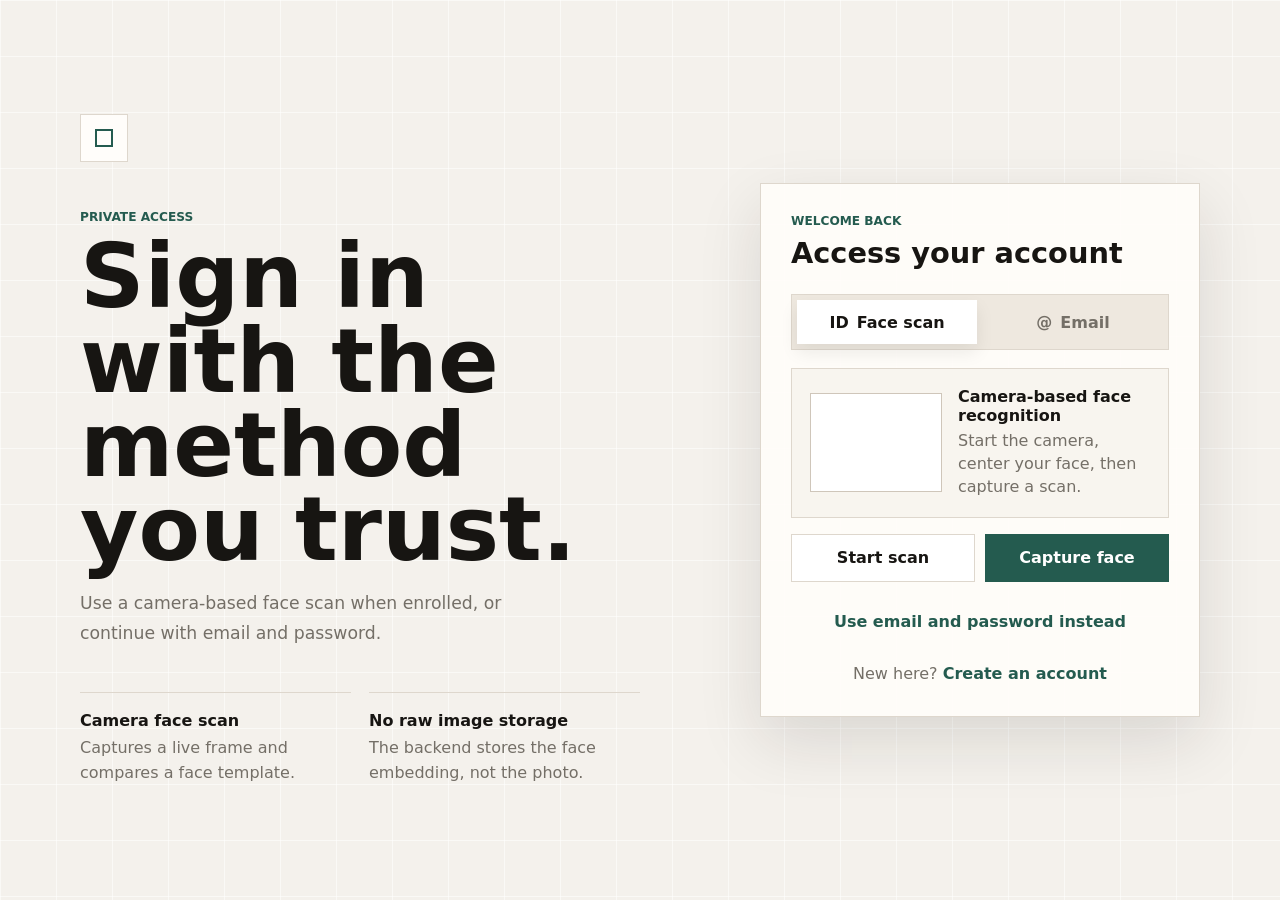
==== frontend/index.html @ 9627e23f "base ui with function" ====
<!doctype html>
<html lang="en">
  <head>
    <meta charset="utf-8">
    <meta name="viewport" content="width=device-width, initial-scale=1">
    <title>Secure Sign In</title>
    <link rel="stylesheet" href="styles.css">
  </head>
  <body>
    <main class="auth-shell">
      <section class="brand-panel" aria-label="Product introduction">
        <div class="brand-mark" aria-hidden="true">
          <span></span>
        </div>
        <p class="eyebrow">Private access</p>
        <h1>Sign in with the method you trust.</h1>
        <p class="brand-copy">
          Use a camera-based face scan when enrolled, or continue with email and password.
        </p>
        <dl class="trust-list">
          <div>
            <dt>Camera face scan</dt>
            <dd>Captures a live frame and compares a face template.</dd>
          </div>
          <div>
            <dt>No raw image storage</dt>
            <dd>The backend stores the face embedding, not the photo.</dd>
          </div>
        </dl>
      </section>

      <section class="login-panel" aria-label="Login form">
        <div class="panel-header">
          <p class="eyebrow">Welcome back</p>
          <h2>Access your account</h2>
        </div>

        <div class="method-switch" role="tablist" aria-label="Choose login method">
          <button class="method-tab is-active" id="face-tab" type="button" role="tab" aria-selected="true" aria-controls="face-panel" data-target="face">
            <span class="icon" aria-hidden="true">ID</span>
            Face scan
          </button>
          <button class="method-tab" id="email-tab" type="button" role="tab" aria-selected="false" aria-controls="email-panel" data-target="email">
            <span class="icon" aria-hidden="true">@</span>
            Email
          </button>
        </div>

        <div class="status-banner" id="status-banner" role="status" aria-live="polite"></div>

        <form class="auth-form auth-mode is-active" id="face-panel" role="tabpanel" aria-labelledby="face-tab" data-panel="face">
          <div class="camera-box">
            <video id="face-video" playsinline muted></video>
            <canvas id="face-canvas" hidden></canvas>
            <div>
              <h3>Camera-based face recognition</h3>
              <p id="support-text">Start the camera, center your face, then capture a scan.</p>
            </div>
          </div>

          <div class="button-pair">
            <button class="secondary-action" id="start-camera-button" type="button">Start scan</button>
            <button class="primary-action" id="face-login-button" type="submit">Capture face</button>
          </div>
          <button class="text-action" type="button" data-switch-to="email">Use email and password instead</button>
          <p class="switch-note">
            New here?
            <a class="inline-link" href="/signup">Create an account</a>
          </p>
        </form>

        <form class="auth-form auth-mode" id="email-panel" role="tabpanel" aria-labelledby="email-tab" data-panel="email" hidden>
          <label class="field">
            <span>Email address</span>
            <input id="email" name="email" type="email" autocomplete="email" placeholder="name@example.com" required>
          </label>

          <label class="field">
            <span>Password</span>
            <span class="password-wrap">
              <input id="password" name="password" type="password" autocomplete="current-password" placeholder="Enter your password" required>
              <button class="icon-button" id="toggle-password" type="button" aria-label="Show password">Show</button>
            </span>
          </label>

          <div class="form-row">
            <label class="remember">
              <input type="checkbox" name="remember">
              <span>Remember me</span>
            </label>
            <a href="#" class="inline-link">Forgot password?</a>
          </div>

          <button class="primary-action" type="submit">Sign in</button>
          <button class="text-action" type="button" data-switch-to="face">Use face recognition instead</button>
          <p class="switch-note">
            New here?
            <a class="inline-link" href="/signup">Create an account</a>
          </p>
        </form>
      </section>
    </main>

    <script src="app.js"></script>
  </body>
</html>
---- frontend/styles.css ----
:root {
  color-scheme: light;
  --bg: #f4f1ec;
  --surface: #fffdfa;
  --surface-strong: #ffffff;
  --ink: #171512;
  --muted: #746f67;
  --line: #ded7cd;
  --accent: #245b4f;
  --accent-strong: #163d35;
  --danger: #9b2f2f;
  --success: #245b4f;
  --shadow: 0 24px 60px rgba(31, 27, 22, 0.12);
  font-family: Inter, ui-sans-serif, system-ui, -apple-system, BlinkMacSystemFont, "Segoe UI", sans-serif;
}

* {
  box-sizing: border-box;
}

body {
  min-height: 100vh;
  margin: 0;
  background:
    linear-gradient(90deg, rgba(255, 255, 255, 0.55) 1px, transparent 1px),
    linear-gradient(180deg, rgba(255, 255, 255, 0.55) 1px, transparent 1px),
    var(--bg);
  background-size: 56px 56px;
  color: var(--ink);
}

button,
input {
  font: inherit;
}

.auth-shell {
  width: min(1120px, calc(100% - 32px));
  min-height: 100vh;
  margin: 0 auto;
  display: grid;
  grid-template-columns: minmax(0, 1fr) 440px;
  align-items: center;
  gap: 72px;
  padding: 48px 0;
}

.brand-panel {
  max-width: 560px;
}

.brand-mark {
  width: 48px;
  height: 48px;
  border: 1px solid var(--line);
  background: var(--surface);
  display: grid;
  place-items: center;
  margin-bottom: 48px;
}

.brand-mark span {
  width: 18px;
  height: 18px;
  border: 2px solid var(--accent);
  display: block;
}

.eyebrow {
  margin: 0 0 10px;
  color: var(--accent);
  font-size: 0.76rem;
  font-weight: 760;
  letter-spacing: 0;
  text-transform: uppercase;
}

h1,
h2,
h3,
p {
  margin-top: 0;
}

h1 {
  max-width: 660px;
  margin-bottom: 18px;
  font-size: clamp(2.5rem, 7vw, 5.8rem);
  line-height: 0.94;
  font-weight: 760;
  letter-spacing: 0;
}

.brand-copy {
  max-width: 500px;
  color: var(--muted);
  font-size: 1.08rem;
  line-height: 1.7;
}

.trust-list {
  display: grid;
  grid-template-columns: repeat(2, minmax(0, 1fr));
  gap: 18px;
  margin: 44px 0 0;
}

.trust-list div {
  border-top: 1px solid var(--line);
  padding-top: 18px;
}

.trust-list dt {
  margin-bottom: 6px;
  font-weight: 760;
}

.trust-list dd {
  margin: 0;
  color: var(--muted);
  line-height: 1.55;
}

.login-panel {
  background: rgba(255, 253, 250, 0.92);
  border: 1px solid var(--line);
  box-shadow: var(--shadow);
  padding: 30px;
}

.panel-header {
  margin-bottom: 24px;
}

.panel-header h2 {
  margin-bottom: 0;
  font-size: 1.8rem;
  line-height: 1.1;
  letter-spacing: 0;
}

.method-switch {
  display: grid;
  grid-template-columns: 1fr 1fr;
  gap: 6px;
  padding: 5px;
  margin-bottom: 18px;
  background: #eee8df;
  border: 1px solid var(--line);
}

.method-tab {
  min-height: 44px;
  border: 0;
  background: transparent;
  color: var(--muted);
  cursor: pointer;
  display: inline-flex;
  align-items: center;
  justify-content: center;
  gap: 8px;
  font-weight: 700;
}

.method-tab.is-active {
  color: var(--ink);
  background: var(--surface-strong);
  box-shadow: 0 8px 18px rgba(31, 27, 22, 0.08);
}

.icon {
  font-weight: 800;
}

.status-banner {
  display: none;
  margin-bottom: 16px;
  border: 1px solid var(--line);
  padding: 12px 14px;
  color: var(--muted);
  line-height: 1.45;
}

.status-banner.is-visible {
  display: block;
}

.status-banner.is-error {
  border-color: rgba(155, 47, 47, 0.3);
  color: var(--danger);
  background: #fff7f5;
}

.status-banner.is-success {
  border-color: rgba(36, 91, 79, 0.28);
  color: var(--success);
  background: #f4fbf7;
}

.auth-form {
  display: grid;
  gap: 16px;
}

.auth-form[hidden] {
  display: none;
}

.field {
  display: grid;
  gap: 8px;
  color: var(--ink);
  font-size: 0.92rem;
  font-weight: 700;
}

.field input {
  width: 100%;
  min-height: 48px;
  border: 1px solid var(--line);
  background: #fff;
  color: var(--ink);
  padding: 0 14px;
  outline: none;
}

.field input:focus,
.method-tab:focus-visible,
.primary-action:focus-visible,
.secondary-action:focus-visible,
.text-action:focus-visible,
.icon-button:focus-visible,
.inline-link:focus-visible {
  outline: 3px solid rgba(36, 91, 79, 0.24);
  outline-offset: 2px;
}

.password-wrap {
  position: relative;
  display: block;
}

.password-wrap input {
  padding-right: 74px;
}

.icon-button {
  position: absolute;
  top: 7px;
  right: 7px;
  min-width: 58px;
  min-height: 34px;
  border: 1px solid var(--line);
  background: #f8f5ef;
  color: var(--ink);
  cursor: pointer;
}

.camera-box {
  display: grid;
  grid-template-columns: 132px minmax(0, 1fr);
  gap: 16px;
  align-items: center;
  border: 1px solid var(--line);
  background: #f8f5ef;
  padding: 18px;
}

.camera-box[hidden] {
  display: none;
}

.camera-box video {
  width: 132px;
  aspect-ratio: 4 / 3;
  border: 1px solid #cfc6ba;
  background: #fff;
  object-fit: cover;
}

.camera-box h3 {
  margin-bottom: 4px;
  font-size: 1rem;
}

.camera-box p {
  margin-bottom: 0;
  color: var(--muted);
  line-height: 1.45;
}

.form-row {
  display: flex;
  align-items: center;
  justify-content: space-between;
  gap: 18px;
  color: var(--muted);
  font-size: 0.92rem;
}

.remember {
  display: inline-flex;
  align-items: center;
  gap: 8px;
}

.remember input {
  width: 16px;
  height: 16px;
  accent-color: var(--accent);
}

.setup-option {
  display: grid;
  grid-template-columns: 18px minmax(0, 1fr);
  gap: 12px;
  align-items: start;
  border: 1px solid var(--line);
  background: #f8f5ef;
  padding: 14px;
  cursor: pointer;
}

.setup-option input {
  width: 18px;
  height: 18px;
  margin: 2px 0 0;
  accent-color: var(--accent);
}

.setup-option strong,
.setup-option small {
  display: block;
}

.setup-option strong {
  margin-bottom: 3px;
  color: var(--ink);
  line-height: 1.35;
}

.setup-option small {
  color: var(--muted);
  line-height: 1.45;
}

.inline-link,
.text-action {
  color: var(--accent);
  text-decoration: none;
  font-weight: 740;
}

.inline-link:hover,
.text-action:hover {
  color: var(--accent-strong);
}

.button-pair {
  display: grid;
  grid-template-columns: 1fr 1fr;
  gap: 10px;
}

.button-pair[hidden] {
  display: none;
}

.primary-action,
.secondary-action,
.text-action {
  min-height: 48px;
}

.primary-action {
  border: 0;
  background: var(--accent);
  color: #fff;
  cursor: pointer;
  font-weight: 780;
}

.primary-action:hover {
  background: var(--accent-strong);
}

.primary-action:disabled {
  cursor: wait;
  opacity: 0.72;
}

.secondary-action {
  border: 1px solid var(--line);
  background: #fff;
  color: var(--ink);
  cursor: pointer;
  font-weight: 760;
}

.secondary-action:hover {
  border-color: #c4baac;
  background: #f8f5ef;
}

.secondary-action:disabled {
  cursor: wait;
  opacity: 0.72;
}

.text-action {
  border: 0;
  background: transparent;
  cursor: pointer;
}

.switch-note {
  margin: 0;
  color: var(--muted);
  text-align: center;
  line-height: 1.5;
}

.signup-shell .login-panel {
  align-self: center;
}

@media (max-width: 860px) {
  .auth-shell {
    grid-template-columns: 1fr;
    gap: 32px;
    align-items: start;
  }

  .brand-mark {
    margin-bottom: 30px;
  }

  h1 {
    font-size: clamp(2.4rem, 13vw, 4.6rem);
  }

  .login-panel {
    width: 100%;
  }
}

@media (max-width: 560px) {
  .auth-shell {
    width: min(100% - 24px, 1120px);
    padding: 24px 0;
  }

  .brand-panel {
    display: none;
  }

  .login-panel {
    padding: 22px;
  }

  .method-switch {
    grid-template-columns: 1fr;
  }

  .form-row {
    align-items: flex-start;
    flex-direction: column;
    gap: 10px;
  }

  .camera-box {
    grid-template-columns: 1fr;
  }

  .camera-box video {
    width: 100%;
  }

  .button-pair {
    grid-template-columns: 1fr;
  }
}
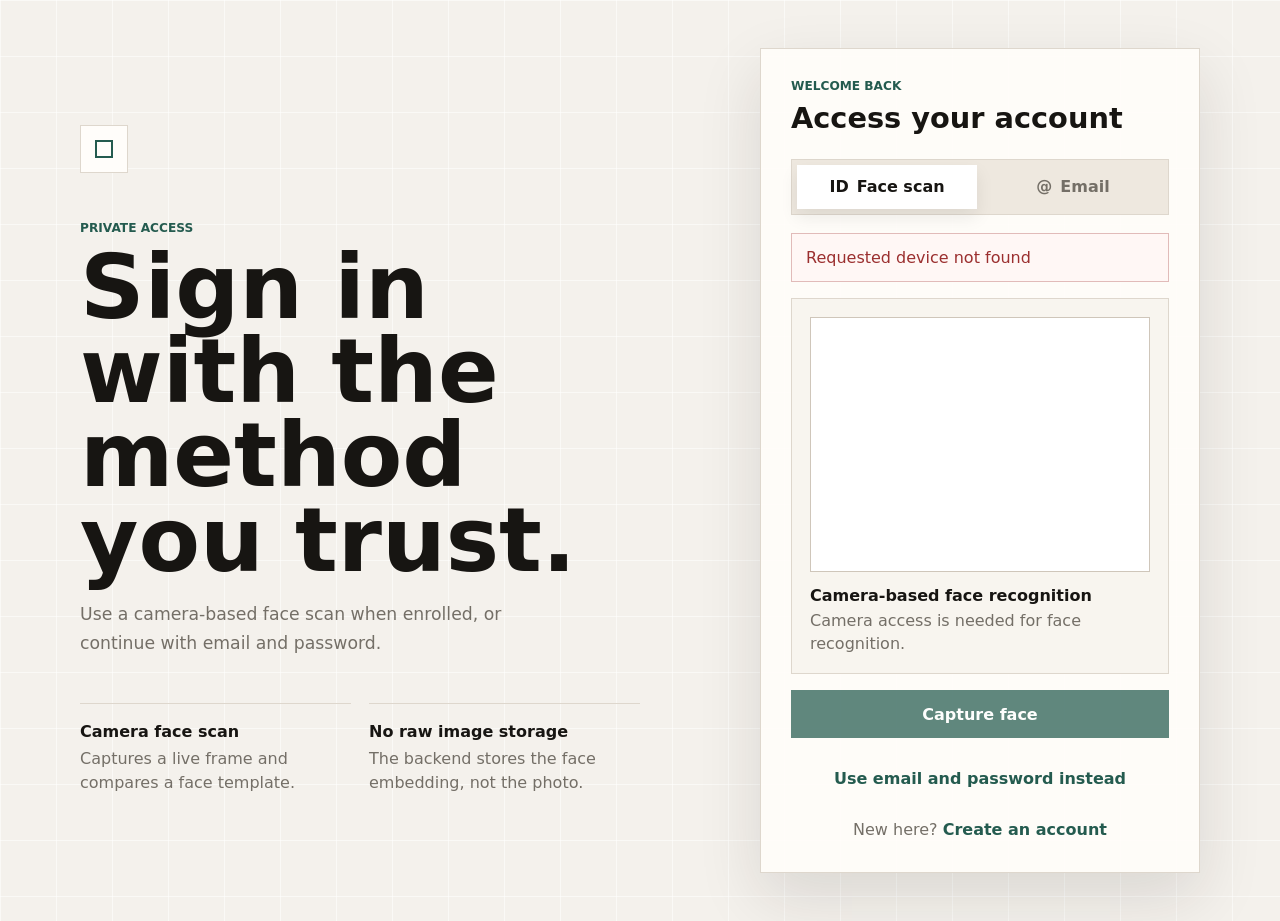
==== commit 76b17433: "Changed the scanning animation" ====
--- a/frontend/index.html
+++ b/frontend/index.html
@@ -49,19 +49,20 @@
         <div class="status-banner" id="status-banner" role="status" aria-live="polite"></div>
 
         <form class="auth-form auth-mode is-active" id="face-panel" role="tabpanel" aria-labelledby="face-tab" data-panel="face">
-          <div class="camera-box">
-            <video id="face-video" playsinline muted></video>
+          <div class="camera-box" data-scan-state="idle">
+            <div class="camera-frame" aria-hidden="true">
+              <video id="face-video" playsinline muted></video>
+              <span class="scan-frame"></span>
+              <span class="scan-line"></span>
+            </div>
             <canvas id="face-canvas" hidden></canvas>
-            <div>
+            <div class="camera-copy">
               <h3>Camera-based face recognition</h3>
-              <p id="support-text">Start the camera, center your face, then capture a scan.</p>
+              <p id="support-text">Camera starts automatically. Center your face, then capture a scan.</p>
             </div>
           </div>
 
-          <div class="button-pair">
-            <button class="secondary-action" id="start-camera-button" type="button">Start scan</button>
-            <button class="primary-action" id="face-login-button" type="submit">Capture face</button>
-          </div>
+          <button class="primary-action" id="face-login-button" type="submit" disabled>Capture face</button>
           <button class="text-action" type="button" data-switch-to="email">Use email and password instead</button>
           <p class="switch-note">
             New here?
--- a/frontend/styles.css
+++ b/frontend/styles.css
@@ -258,9 +258,7 @@
 
 .camera-box {
   display: grid;
-  grid-template-columns: 132px minmax(0, 1fr);
-  gap: 16px;
-  align-items: center;
+  gap: 14px;
   border: 1px solid var(--line);
   background: #f8f5ef;
   padding: 18px;
@@ -270,12 +268,67 @@
   display: none;
 }
 
-.camera-box video {
-  width: 132px;
+.camera-frame {
+  position: relative;
+  width: 100%;
   aspect-ratio: 4 / 3;
+  overflow: hidden;
   border: 1px solid #cfc6ba;
   background: #fff;
+}
+
+.camera-frame video {
+  width: 100%;
+  height: 100%;
+  display: block;
   object-fit: cover;
+}
+
+.scan-frame,
+.scan-line {
+  position: absolute;
+  pointer-events: none;
+  opacity: 0;
+}
+
+.scan-frame {
+  inset: 14px;
+  border: 1px solid rgba(255, 255, 255, 0.74);
+  box-shadow:
+    inset 0 0 0 1px rgba(36, 91, 79, 0.5),
+    0 0 28px rgba(36, 91, 79, 0.18);
+  transition: opacity 180ms ease;
+}
+
+.scan-line {
+  left: 10px;
+  right: 10px;
+  top: 12px;
+  height: 3px;
+  background: linear-gradient(90deg, transparent, rgba(36, 91, 79, 0.95), transparent);
+  box-shadow: 0 0 18px rgba(36, 91, 79, 0.58);
+}
+
+.camera-box[data-scan-state="starting"] .scan-frame,
+.camera-box[data-scan-state="ready"] .scan-frame,
+.camera-box[data-scan-state="capturing"] .scan-frame {
+  opacity: 1;
+}
+
+.camera-box[data-scan-state="ready"] .scan-line {
+  opacity: 0;
+}
+
+.camera-box[data-scan-state="capturing"] .scan-frame {
+  box-shadow:
+    inset 0 0 0 1px rgba(36, 91, 79, 0.78),
+    0 0 34px rgba(36, 91, 79, 0.34);
+}
+
+.camera-box[data-scan-state="capturing"] .scan-line {
+  opacity: 1;
+  height: 5px;
+  animation: scan-line 0.9s ease-in-out infinite;
 }
 
 .camera-box h3 {
@@ -287,6 +340,20 @@
   margin-bottom: 0;
   color: var(--muted);
   line-height: 1.45;
+}
+
+@keyframes scan-line {
+  0% {
+    top: 12px;
+  }
+
+  50% {
+    top: calc(100% - 16px);
+  }
+
+  100% {
+    top: 12px;
+  }
 }
 
 .form-row {
@@ -472,7 +539,7 @@
     grid-template-columns: 1fr;
   }
 
-  .camera-box video {
+  .camera-frame {
     width: 100%;
   }
 
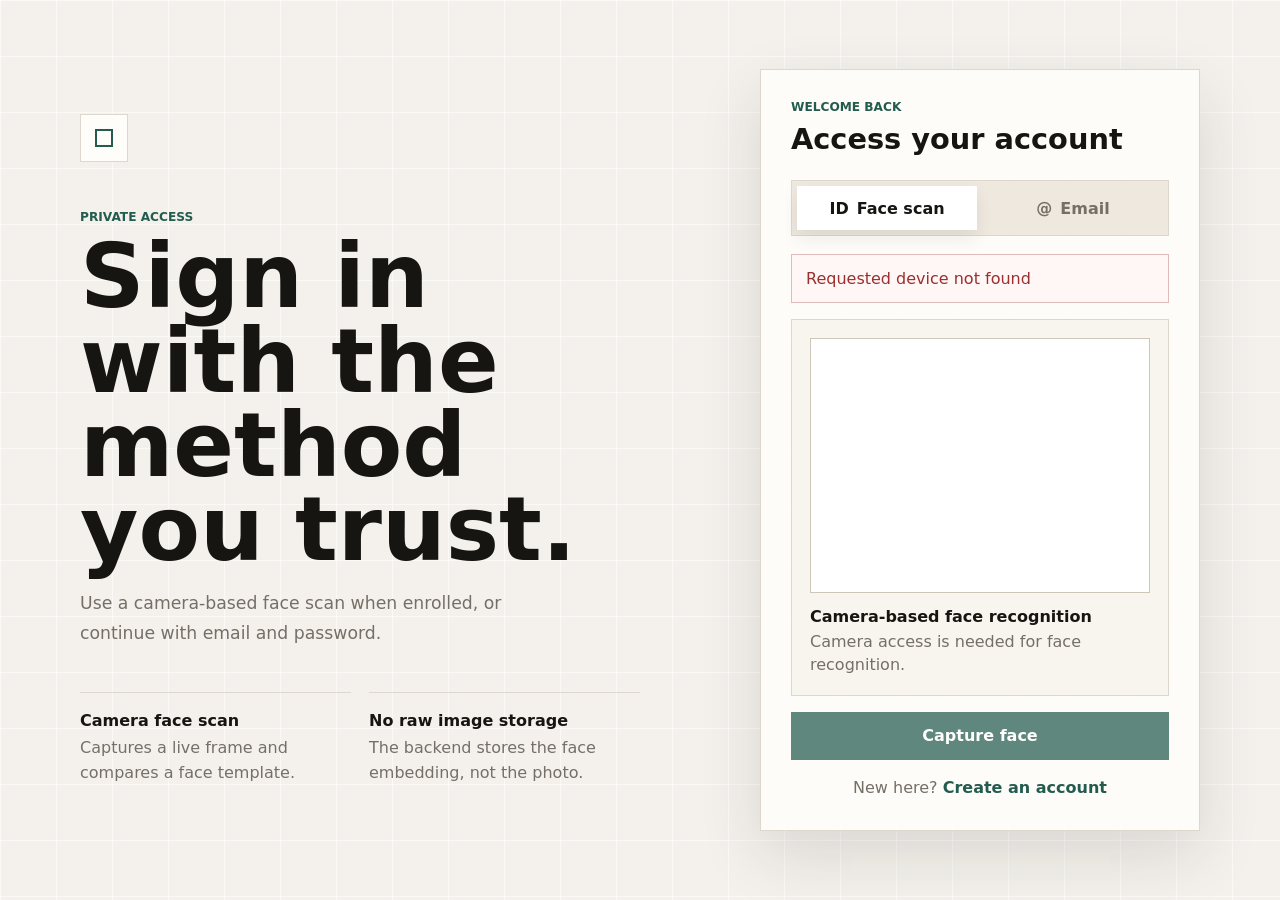
==== commit 889139a7: "Remove unnecessary things" ====
--- a/frontend/index.html
+++ b/frontend/index.html
@@ -63,7 +63,6 @@
           </div>
 
           <button class="primary-action" id="face-login-button" type="submit" disabled>Capture face</button>
-          <button class="text-action" type="button" data-switch-to="email">Use email and password instead</button>
           <p class="switch-note">
             New here?
             <a class="inline-link" href="/signup">Create an account</a>
@@ -93,7 +92,6 @@
           </div>
 
           <button class="primary-action" type="submit">Sign in</button>
-          <button class="text-action" type="button" data-switch-to="face">Use face recognition instead</button>
           <p class="switch-note">
             New here?
             <a class="inline-link" href="/signup">Create an account</a>
